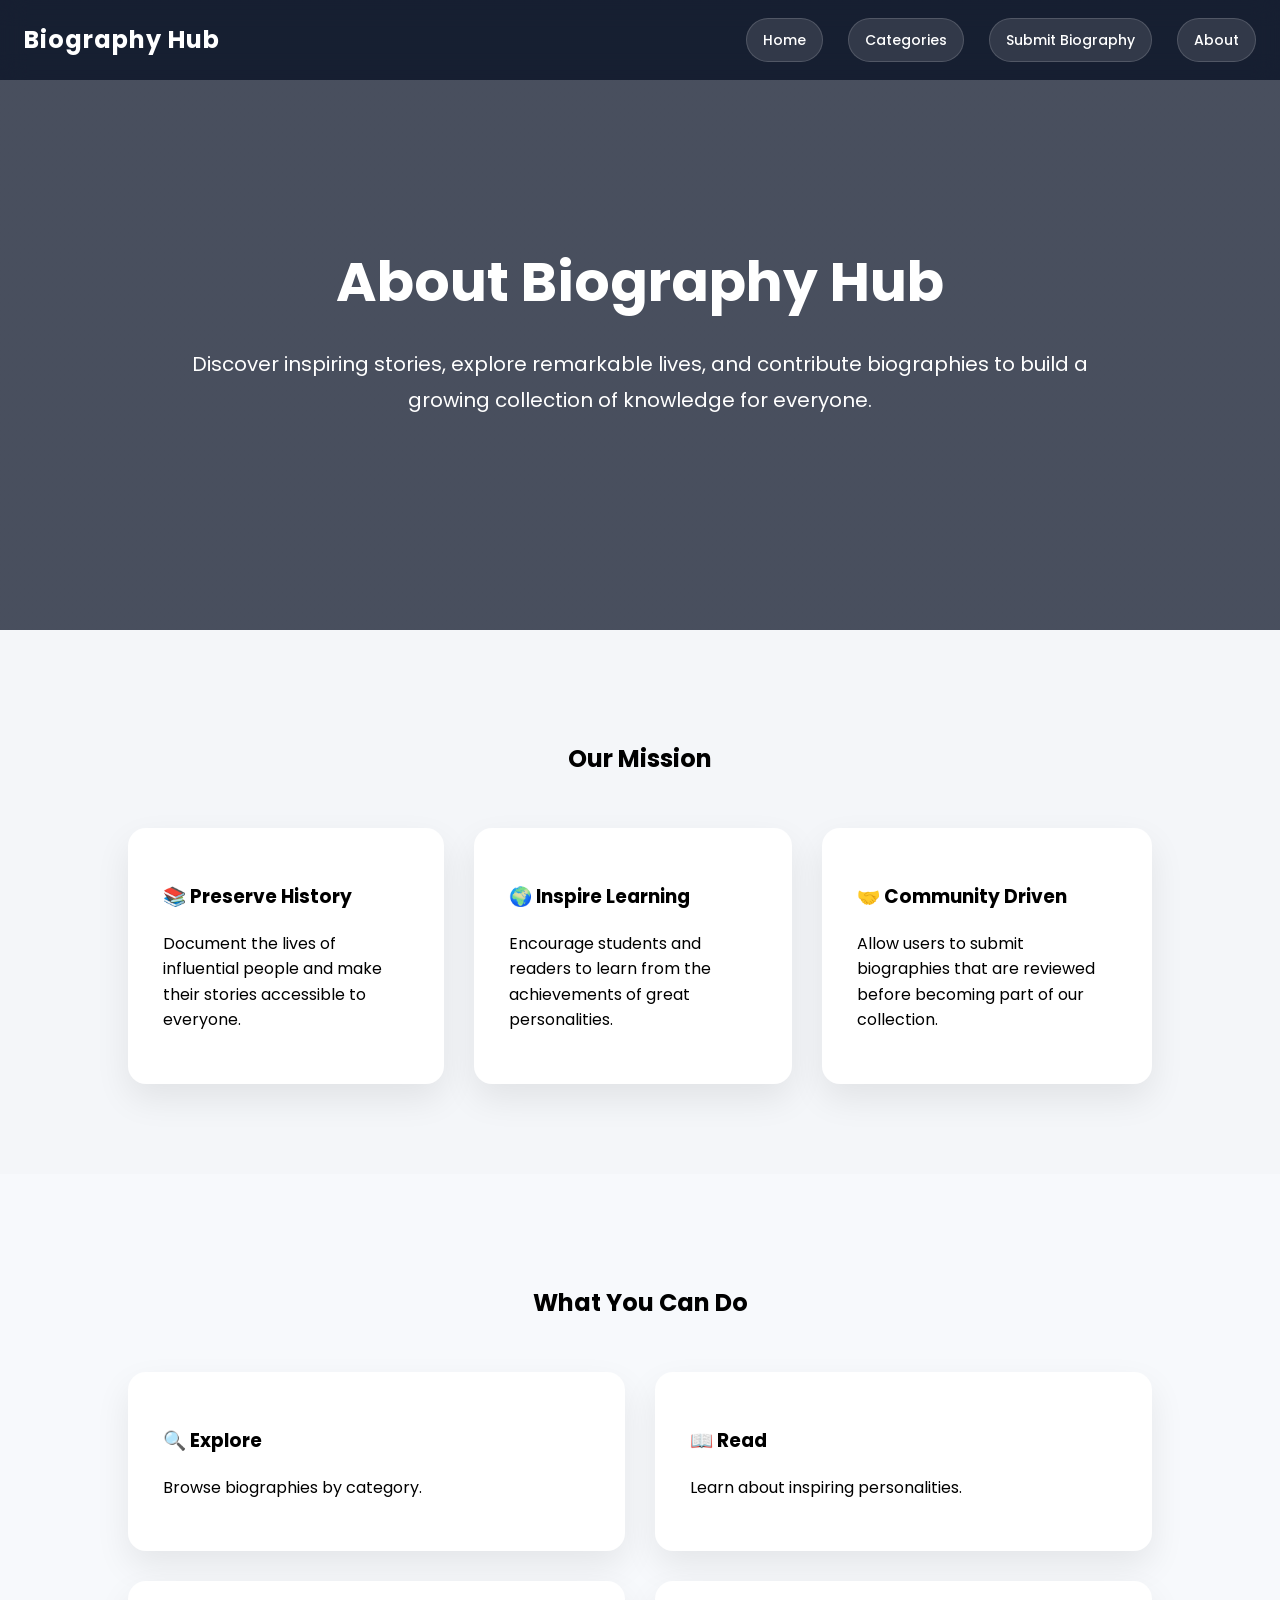
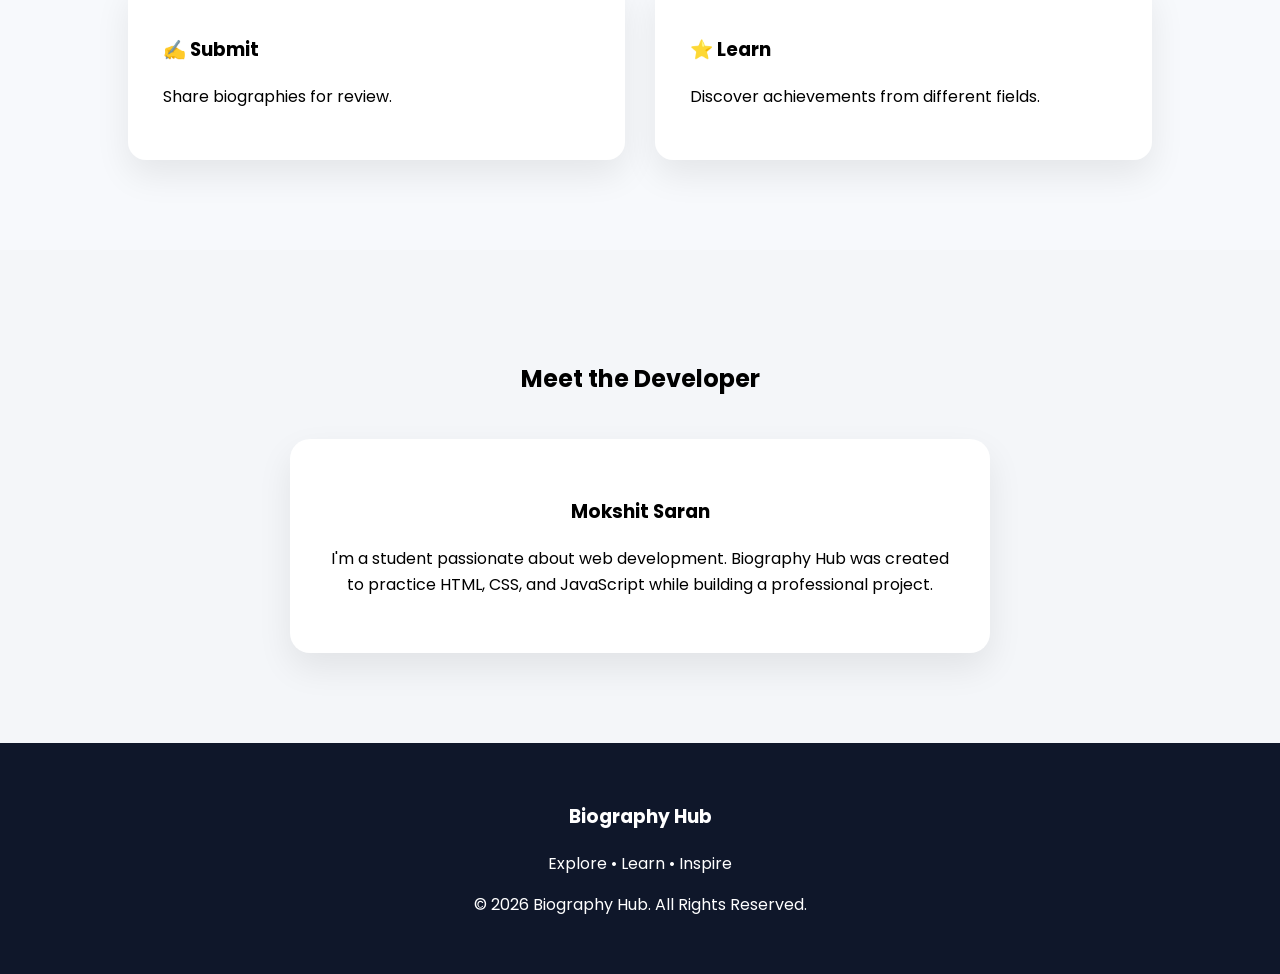
==== about.html @ da991ab0 "mobile responsive" ====
<!DOCTYPE html>
<html lang="en">

<head>
    <meta charset="UTF-8">
    <meta name="viewport" content="width=device-width, initial-scale=1.0">
    <title>About | Biography Hub</title>

    <link rel="stylesheet" href="styles.css">
    

    <!-- Google Font -->
    <link href="https://fonts.googleapis.com/css2?family=Poppins:wght@300;400;500;600;700&display=swap" rel="stylesheet">
</head>

<body>

<header>

    <div class="logo">
        Biography Hub
    </div>

    <input type="checkbox" id="menu-toggle" class="menu-toggle-input">
    <label for="menu-toggle" class="menu-toggle" aria-label="Toggle navigation">☰</label>

    <nav class="navbar">
        <a href="index.html" class="nav-btn">Home</a>
        <a href="categories.html" class="nav-btn">Categories</a>
        <a href="submit.html" class="nav-btn">Submit Biography</a>
        <a href="about.html" class="nav-btn ">About</a>
    </nav>

</header>

<!-- HERO -->

<section class="about-hero">

    <div class="hero-content">

        <h1>About Biography Hub</h1>

        <p>
            Discover inspiring stories, explore remarkable lives,
            and contribute biographies to build a growing collection
            of knowledge for everyone.
        </p>

    </div>

</section>

<!-- MISSION -->

<section class="mission">

    <h2>Our Mission</h2>

    <div class="mission-container">

        <div class="mission-card">

            <h3>📚 Preserve History</h3>

            <p>
                Document the lives of influential people
                and make their stories accessible to everyone.
            </p>

        </div>

        <div class="mission-card">

            <h3>🌍 Inspire Learning</h3>

            <p>
                Encourage students and readers to learn
                from the achievements of great personalities.
            </p>

        </div>

        <div class="mission-card">

            <h3>🤝 Community Driven</h3>

            <p>
                Allow users to submit biographies that are reviewed
                before becoming part of our collection.
            </p>

        </div>

    </div>

</section>

<!-- FEATURES -->

<section class="features">

    <h2>What You Can Do</h2>

    <div class="feature-grid">

        <div class="feature-box">
            <h3>🔍 Explore</h3>
            <p>Browse biographies by category.</p>
        </div>

        <div class="feature-box">
            <h3>📖 Read</h3>
            <p>Learn about inspiring personalities.</p>
        </div>

        <div class="feature-box">
            <h3>✍ Submit</h3>
            <p>Share biographies for review.</p>
        </div>

        <div class="feature-box">
            <h3>⭐ Learn</h3>
            <p>Discover achievements from different fields.</p>
        </div>

    </div>

</section>

<!-- DEVELOPER -->

<section class="developer">

    <h2>Meet the Developer</h2>

    <div class="developer-card">

        <h3>Mokshit Saran</h3>

        <p>
            I'm a student passionate about web development.
            Biography Hub was created to practice HTML, CSS,
            and JavaScript while building a professional project.
        </p>

    </div>

</section>

<!-- FOOTER -->

<footer>

    <h3>Biography Hub</h3>

    <p>
        Explore • Learn • Inspire
    </p>

    <p>
        © 2026 Biography Hub. All Rights Reserved.
    </p>

</footer>

</body>
</html>
---- styles.css ----
* {
  box-sizing: border-box;
}

body {
  margin: 0;
  font-family: 'Poppins', sans-serif;
  background: #f4f6f9;
  overflow-x: hidden;
  line-height: 1.6;
}

/* HOME BACKGROUND IMAGE */
.home-bg {
  background: url("https://images.unsplash.com/photo-1522202176988-66273c2fd55f") no-repeat center center/cover;
  height: 100vh;
  color: white;
}

/* HEADER */
/* HEADER */
header{
    position: fixed;
    top: 0;
    left: 0;
    width: 100%;
    padding: 18px 24px;
    display: flex;
    justify-content: space-between;
    align-items: center;
    gap: 12px;
    flex-wrap: wrap;
    background: rgba(15,23,42,0.85);
    backdrop-filter: blur(12px);
    box-sizing: border-box;
    z-index: 1000;
}

/* LOGO */
.logo{
    color: white;
    font-size: 24px;
    font-weight: 700;
    letter-spacing: 1px;
}

/* NAVBAR */
.navbar{
    display: flex;
    gap: 10px;
    flex-wrap: wrap;
    justify-content: flex-end;
}

.menu-toggle {
    display: none;
    color: white;
    font-size: 28px;
    cursor: pointer;
    border: 1px solid rgba(255,255,255,0.2);
    border-radius: 8px;
    padding: 4px 10px;
    line-height: 1;
}

.menu-toggle-input {
    display: none;
}

/* NAVIGATION BUTTONS */
.nav-btn{
    text-decoration: none;
    color: white;
    background: rgba(255,255,255,0.12);
    padding: 10px 16px;
    border-radius: 40px;
    font-size: 14px;
    font-weight: 500;
    transition: 0.3s ease;
    border: 1px solid rgba(255,255,255,0.15);
    white-space: nowrap;
}

/* HOVER EFFECT */
.nav-btn:hover{
    background: white;
    color: #111827;
    transform: translateY(-3px);
    box-shadow: 0 10px 25px rgba(255,255,255,0.25);
}

/* ACTIVE PAGE */
.nav-btn.active{
    background: #2563eb;
    color: white;
}

header nav a {
  color: white;
  margin-left: 15px;
  text-decoration: none;
}

/* HERO */
.hero {
  text-align: center;
  min-height: 100vh;
  display: flex;
  flex-direction: column;
  justify-content: center;
  align-items: center;
  padding: 120px 20px 40px;
}

.hero h1 {
  font-size: clamp(2rem, 4.5vw, 3.2rem);
  font-weight: 700;
  letter-spacing: 1px;
  margin-bottom: 12px;
}

.hero p {
  font-size: clamp(1rem, 2.2vw, 1.125rem);
  font-weight: 300;
  opacity: 0.9;
  max-width: 700px;
  margin: 0 auto;
}

.btn {
  display: inline-block;
  margin-top: 20px;
  padding: 12px 24px;
  background: white;
  color: black;
  text-decoration: none;
  border-radius: 5px;
}

/* SECTIONS */
.section {
  padding: 60px 20px;
  text-align: center;
}

/* CARDS */
.cards {
  display: flex;
  flex-wrap: wrap;
  justify-content: center;
  gap: 20px;
}

.card {
  background: white;
  padding: 20px;
  width: min(220px, 100%);
  border-radius: 10px;
  box-shadow: 0 0 10px rgba(0,0,0,0.1);
}

/* FORM */
form {
  display: flex;
  flex-direction: column;
  width: min(100%, 420px);
  margin: auto;
  gap: 10px;
}

input, select, textarea {
  padding: 10px;
  border: 1px solid #ccc;
  width: 100%;
  font-size: 16px;
}

button {
  padding: 10px;
  background: black;
  color: white;
  border: none;
}
/* ========================= */
/* ABOUT PAGE */
/* ========================= */

.about-hero{
    height:70vh;
    background:linear-gradient(rgba(15,23,42,.75),
    rgba(15,23,42,.75)),
    url("images/about-bg.jpg");
    background-size:cover;
    background-position:center;

    display:flex;
    justify-content:center;
    align-items:center;
    text-align:center;

    color:white;
}

.hero-content{
    width:70%;
}

.hero-content h1{

    font-size:55px;
    margin-bottom:20px;
}

.hero-content p{

    font-size:20px;
    line-height:1.8;
}

.mission{

    padding:90px 10%;
}

.mission h2{

    text-align:center;
    margin-bottom:50px;
}

.mission-container{

    display:flex;
    gap:30px;
}

.mission-card{

    background:white;
    padding:35px;
    border-radius:18px;

    box-shadow:0 15px 35px rgba(0,0,0,.08);

    transition:.3s;
}

.mission-card:hover{

    transform:translateY(-10px);
}

.features{

    padding:90px 10%;
    background:#f7f9fc;
}

.features h2{

    text-align:center;
    margin-bottom:50px;
}

.feature-grid{

    display:grid;
    grid-template-columns:repeat(2,1fr);
    gap:30px;
}

.feature-box{

    background:white;

    padding:35px;

    border-radius:18px;

    box-shadow:0 15px 35px rgba(0,0,0,.08);

    transition:.3s;
}

.feature-box:hover{

    transform:scale(1.03);
}

.developer{

    padding:90px 10%;
}

.developer h2{

    text-align:center;
}

.developer-card{

    width:700px;

    margin:auto;

    margin-top:40px;

    background:white;

    padding:40px;

    border-radius:20px;

    box-shadow:0 15px 35px rgba(0,0,0,.08);

    text-align:center;
}

footer{

    background:#0f172a;

    color:white;

    text-align:center;

    padding:40px;
}
.submit-hero{
    height:60vh;
    display:flex;
    justify-content:center;
    align-items:center;
    text-align:center;
    color:white;
    background:linear-gradient(rgba(15,23,42,.75),
    rgba(15,23,42,.75)),
    url("images/submit-bg.jpg");
    background-size:cover;
    background-position:center;
}

.guidelines,
.submit-form-section,
.process,
.faq{
    padding:90px 10%;
}

.guide-grid{
    display:grid;
    grid-template-columns:repeat(2,1fr);
    gap:25px;
    margin-top:40px;
}

.guide-card,
.faq-box{
    background:white;
    padding:30px;
    border-radius:18px;
    box-shadow:0 12px 30px rgba(0,0,0,.08);
}

.submit-form-section form{
    max-width:700px;
    margin:auto;
    display:flex;
    flex-direction:column;
    gap:20px;
}

.submit-form-section input,
.submit-form-section select,
.submit-form-section textarea{
    padding:16px;
    border-radius:12px;
    border:1px solid #ccc;
    font-size:16px;
}

.submit-form-section button{
    padding:16px;
    border:none;
    border-radius:12px;
    background:#2563eb;
    color:white;
    font-size:18px;
    cursor:pointer;
}

.submit-form-section button:hover{
    background:#1d4ed8;
}

.process-container{
    display:flex;
    justify-content:space-around;
    margin-top:50px;
    flex-wrap:wrap;
}

.step{
    width:180px;
    padding:30px;
    background:white;
    text-align:center;
    border-radius:18px;
    box-shadow:0 12px 30px rgba(0,0,0,.08);
    font-weight:600;
}
/* ==========================
   CATEGORIES PAGE
========================== */

.category-hero{

    height:60vh;

    display:flex;

    justify-content:center;

    align-items:center;

    text-align:center;

    color:white;

    background:
    linear-gradient(rgba(15,23,42,.75),
    rgba(15,23,42,.75)),
    url("images/category-bg.jpg");

    background-size:cover;
    background-position:center;
}


#searchBox{

    width:60%;

    padding:18px;

    border-radius:50px;

    border:1px solid #ccc;

    font-size:18px;
}

.categories-section{

    padding:60px 10%;
}

.categories-section h2{

    text-align:center;

    margin-bottom:40px;
}

.category-grid{

    display:grid;

    grid-template-columns:repeat(auto-fit,minmax(250px,1fr));

    gap:30px;
}

.category-card{
    background:white;
    padding:40px;
    border-radius:20px;
    text-align:center;
    box-shadow:0 10px 30px rgba(0,0,0,.08);
    transition:0.3s;
    cursor:pointer;

    text-decoration:none;
    color:#1e293b;

    display:block;
}

.category-card:hover{
    transform:translateY(-10px);
    background:#2563eb;
    color:white;
}

.category-card span{
    font-size:50px;
    display:block;
}

.category-card h3{
    margin:15px 0 10px;
}

.category-card p{
    font-size:15px;
    line-height:1.6;
}

/*==========================
SCIENTISTS PAGE
===========================*/

.category-hero{

height:60vh;

background:
linear-gradient(rgba(15,23,42,.75),
rgba(15,23,42,.75)),
url("images/scientists-bg.jpg");

background-size:cover;
background-position:center;

display:flex;
justify-content:center;
align-items:center;
text-align:center;

color:white;

}

.search-section{

padding:50px 10%;
text-align:center;

}

#searchInput{

width:60%;
padding:18px;

border-radius:50px;

border:1px solid #ccc;

font-size:18px;

}

.biography-section{

padding:80px 10%;

display:flex;

flex-direction:column;

gap:40px;

}

.bio-card{

display:flex;

gap:30px;

background:white;

padding:30px;

border-radius:20px;

box-shadow:0 10px 30px rgba(0,0,0,.08);

transition:.3s;

}

.bio-card:hover{

transform:translateY(-8px);

}

.bio-card img{

width:280px;

height:320px;

object-fit:cover;

border-radius:15px;

}

.bio-content{

flex:1;

}

.bio-content h2{

margin-bottom:15px;

color:#2563eb;

}

.bio-content p{

margin:10px 0;

line-height:1.8;

}

.bio-content ul{

margin-top:10px;

padding-left:20px;

}

.bio-content li{

margin:8px 0;

}

@media (max-width: 900px) {
  .mission-container {
    flex-direction: column;
  }

  .feature-grid,
  .guide-grid {
    grid-template-columns: 1fr;
  }

  .developer-card {
    width: 100%;
  }
}

@media (max-width: 768px) {
  header {
    padding: 14px 16px;
  }

  .logo {
    width: 100%;
    text-align: center;
  }

  .menu-toggle {
    display: inline-flex;
    align-items: center;
    justify-content: center;
  }

  .navbar {
    display: none;
    width: 100%;
    flex-direction: column;
    align-items: stretch;
    gap: 8px;
    margin-top: 8px;
    padding-top: 8px;
    border-top: 1px solid rgba(255,255,255,0.15);
  }

  .menu-toggle-input:checked + .navbar {
    display: flex;
  }

  .nav-btn {
    width: 100%;
    text-align: center;
  }

  .hero {
    padding: 140px 16px 40px;
  }

  .section,
  .mission,
  .features,
  .developer,
  .guidelines,
  .submit-form-section,
  .process,
  .faq,
  .categories-section,
  .search-section,
  .biography-section {
    padding: 50px 16px;
  }

  .bio-card {
    flex-direction: column;
  }

  .bio-card img {
    width: 100%;
    height: 320px;
  }

  #searchInput,
  #searchBox {
    width: 100%;
  }
}

@media (max-width: 480px) {
  .hero h1 {
    font-size: 2rem;
  }

  .hero p {
    font-size: 1rem;
  }

  .card,
  .guide-card,
  .faq-box,
  .step,
  .mission-card,
  .feature-box,
  .developer-card,
  .bio-card {
    padding: 20px;
  }

  .submit-form-section input,
  .submit-form-section select,
  .submit-form-section textarea {
    padding: 14px;
    font-size: 15px;
  }
}
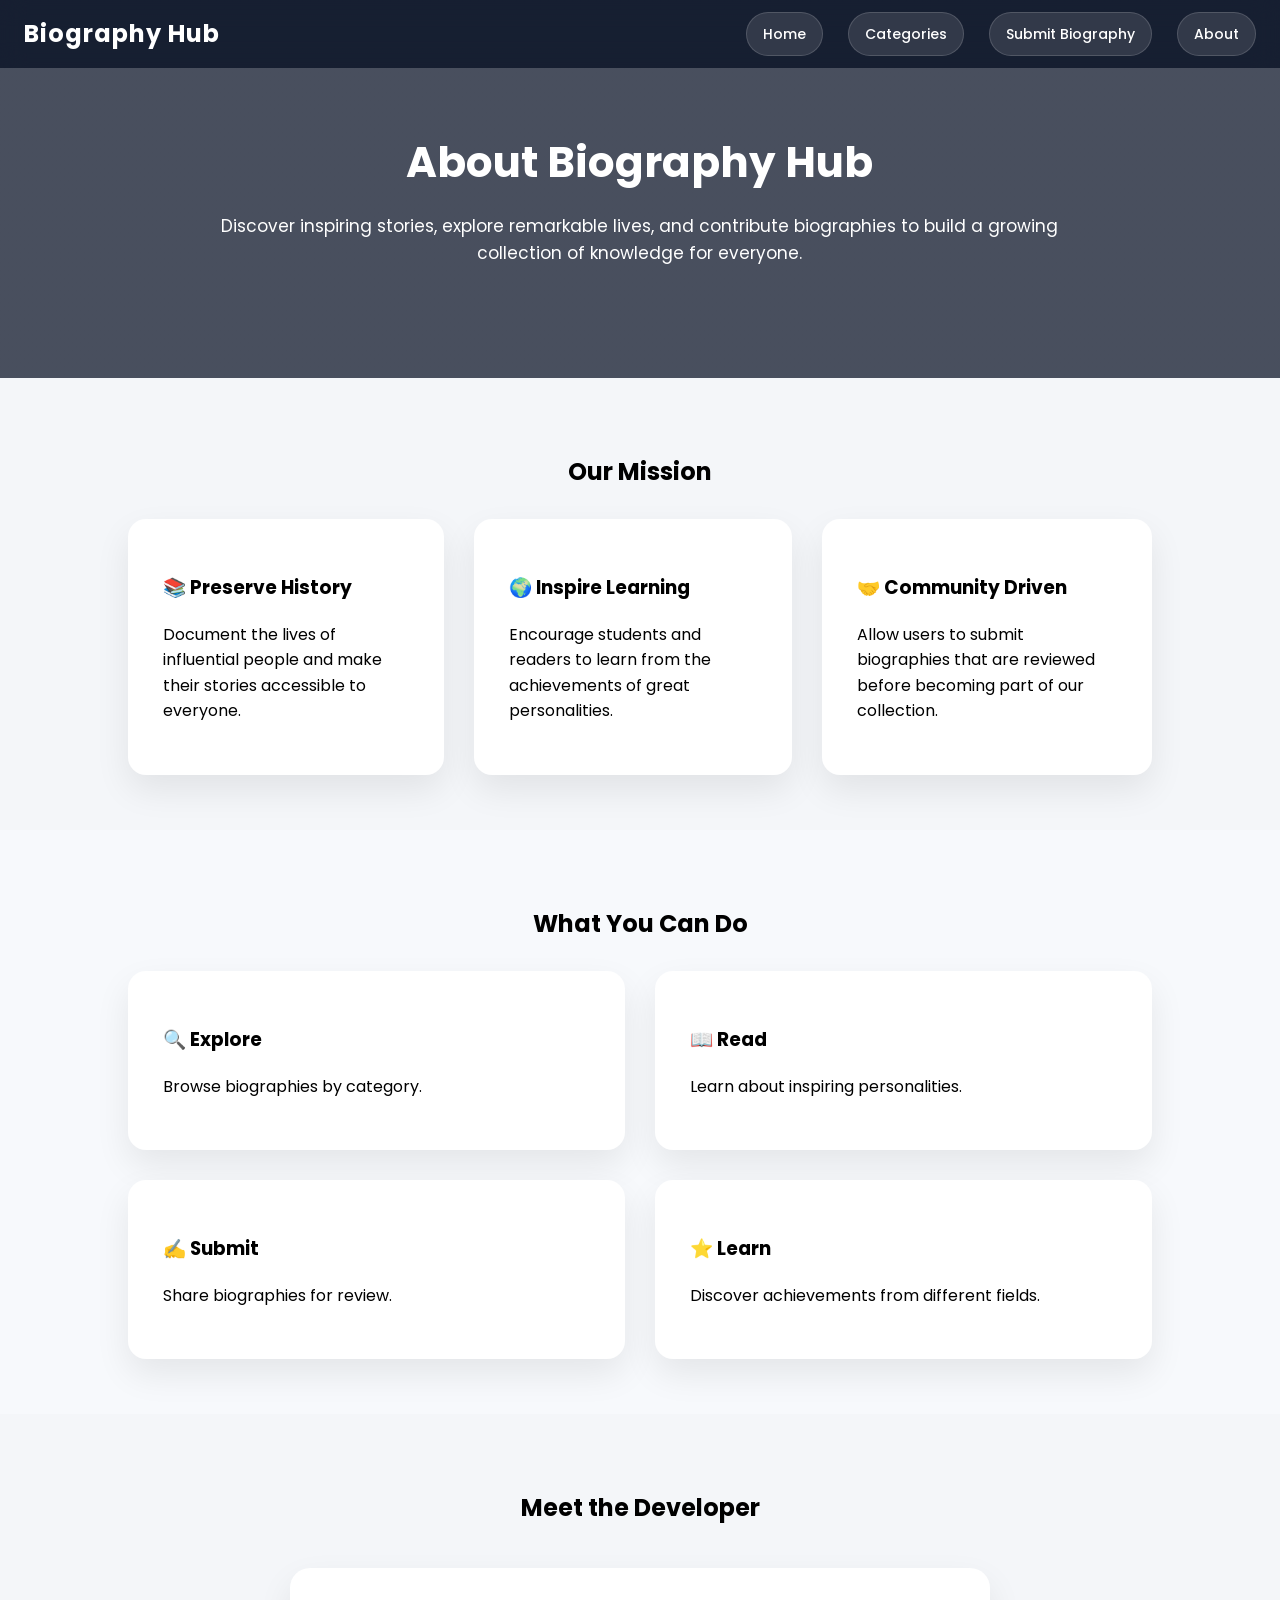
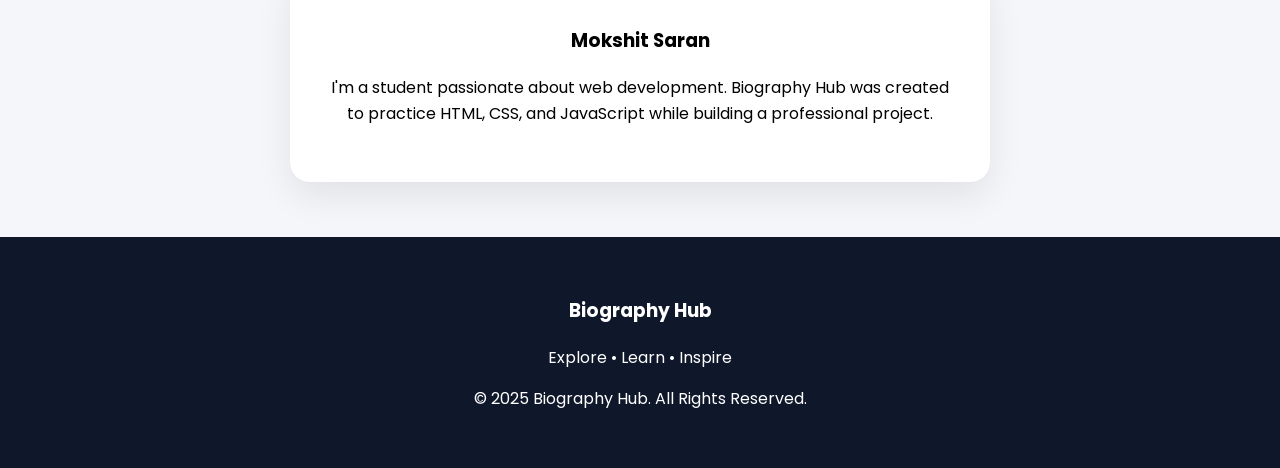
==== commit 97346a46: "modified" ====
--- a/about.html
+++ b/about.html
@@ -159,7 +159,7 @@
     </p>
 
     <p>
-        © 2026 Biography Hub. All Rights Reserved.
+        © 2025 Biography Hub. All Rights Reserved.
     </p>
 
 </footer>
--- a/styles.css
+++ b/styles.css
@@ -24,11 +24,11 @@
     top: 0;
     left: 0;
     width: 100%;
-    padding: 18px 24px;
+    padding: 12px 24px;
     display: flex;
     justify-content: space-between;
     align-items: center;
-    gap: 12px;
+    gap: 10px;
     flex-wrap: wrap;
     background: rgba(15,23,42,0.85);
     backdrop-filter: blur(12px);
@@ -185,47 +185,52 @@
 /* ABOUT PAGE */
 /* ========================= */
 
+.about-hero,
+.submit-hero,
+.categories-page-hero{
+    height:42vh;
+    min-height:260px;
+    padding:24px 20px;
+    display:flex;
+    justify-content:center;
+    align-items:center;
+    text-align:center;
+    color:white;
+    background-size:cover;
+    background-position:center;
+}
+
 .about-hero{
-    height:70vh;
     background:linear-gradient(rgba(15,23,42,.75),
     rgba(15,23,42,.75)),
     url("images/about-bg.jpg");
-    background-size:cover;
-    background-position:center;
-
-    display:flex;
-    justify-content:center;
-    align-items:center;
-    text-align:center;
-
-    color:white;
 }
 
 .hero-content{
-    width:70%;
+    width:72%;
 }
 
 .hero-content h1{
 
-    font-size:55px;
-    margin-bottom:20px;
+    font-size:42px;
+    margin-bottom:8px;
 }
 
 .hero-content p{
 
-    font-size:20px;
-    line-height:1.8;
+    font-size:17px;
+    line-height:1.6;
 }
 
 .mission{
 
-    padding:90px 10%;
+    padding:55px 10%;
 }
 
 .mission h2{
 
     text-align:center;
-    margin-bottom:50px;
+    margin-bottom:28px;
 }
 
 .mission-container{
@@ -252,14 +257,14 @@
 
 .features{
 
-    padding:90px 10%;
+    padding:55px 10%;
     background:#f7f9fc;
 }
 
 .features h2{
 
     text-align:center;
-    margin-bottom:50px;
+    margin-bottom:28px;
 }
 
 .feature-grid{
@@ -289,7 +294,7 @@
 
 .developer{
 
-    padding:90px 10%;
+    padding:55px 10%;
 }
 
 .developer h2{
@@ -327,17 +332,9 @@
     padding:40px;
 }
 .submit-hero{
-    height:60vh;
-    display:flex;
-    justify-content:center;
-    align-items:center;
-    text-align:center;
-    color:white;
     background:linear-gradient(rgba(15,23,42,.75),
     rgba(15,23,42,.75)),
     url("images/submit-bg.jpg");
-    background-size:cover;
-    background-position:center;
 }
 
 .guidelines,
@@ -413,27 +410,11 @@
    CATEGORIES PAGE
 ========================== */
 
-.category-hero{
-
-    height:60vh;
-
-    display:flex;
-
-    justify-content:center;
-
-    align-items:center;
-
-    text-align:center;
-
-    color:white;
-
+.categories-page-hero{
     background:
     linear-gradient(rgba(15,23,42,.75),
     rgba(15,23,42,.75)),
     url("images/category-bg.jpg");
-
-    background-size:cover;
-    background-position:center;
 }
 
 
@@ -652,18 +633,25 @@
 
 @media (max-width: 768px) {
   header {
+    position: sticky;
+    top: 0;
     padding: 14px 16px;
+    display: flex;
+    align-items: center;
+    justify-content: space-between;
   }
 
   .logo {
-    width: 100%;
-    text-align: center;
+    width: auto;
+    text-align: left;
+    flex: 1;
   }
 
   .menu-toggle {
     display: inline-flex;
     align-items: center;
     justify-content: center;
+    margin-left: 8px;
   }
 
   .navbar {
@@ -677,7 +665,7 @@
     border-top: 1px solid rgba(255,255,255,0.15);
   }
 
-  .menu-toggle-input:checked + .navbar {
+  .menu-toggle-input:checked ~ .navbar {
     display: flex;
   }
 
@@ -687,7 +675,19 @@
   }
 
   .hero {
-    padding: 140px 16px 40px;
+    padding: 40px 16px 40px;
+    min-height: auto;
+  }
+
+  .home-bg {
+    height: auto;
+    min-height: 100vh;
+  }
+
+  .about-hero {
+    height: auto;
+    min-height: 60vh;
+    padding: 40px 16px;
   }
 
   .section,
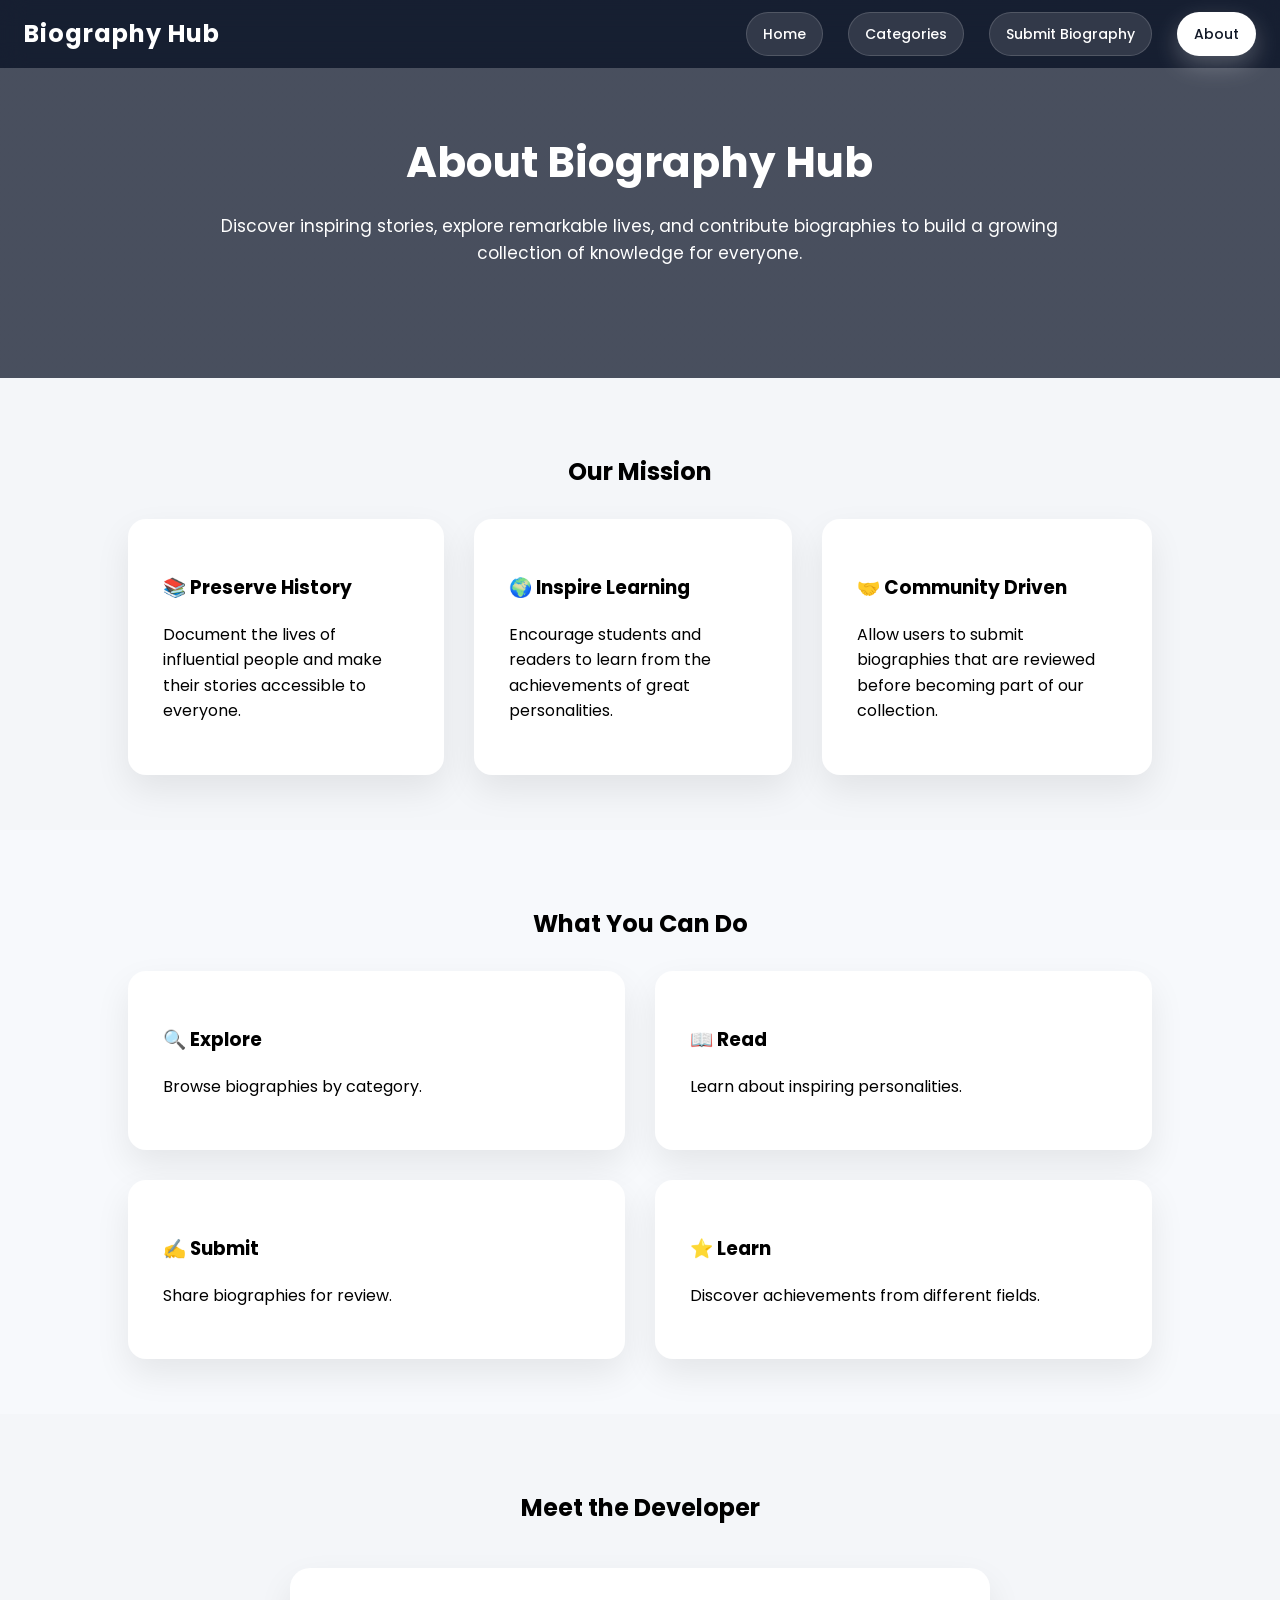
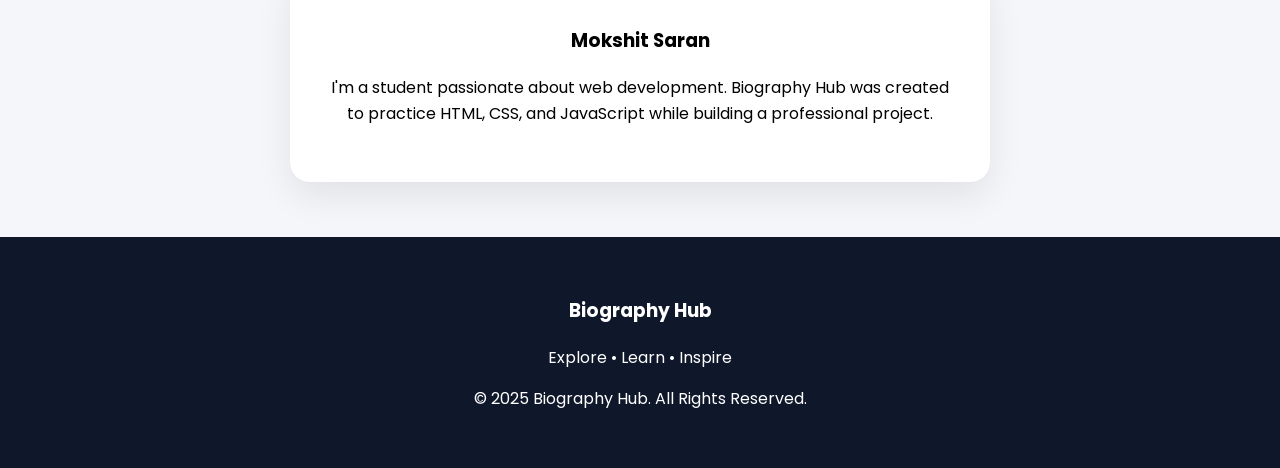
==== commit e409856a: "improved UI" ====
--- a/about.html
+++ b/about.html
@@ -163,6 +163,6 @@
     </p>
 
 </footer>
-
+<script src="script.js"></script>
 </body>
 </html>
--- a/styles.css
+++ b/styles.css
@@ -44,6 +44,10 @@
     letter-spacing: 1px;
 }
 
+.logo span {
+    color: #8b5cf6;
+}
+
 /* NAVBAR */
 .navbar{
     display: flex;
@@ -90,9 +94,11 @@
 }
 
 /* ACTIVE PAGE */
-.nav-btn.active{
-    background: #2563eb;
-    color: white;
+.nav-btn.active,
+.nav-btn[aria-current="page"] {
+    background: white;
+    color: #111827;
+    box-shadow: 0 10px 25px rgba(255,255,255,0.25);
 }
 
 header nav a {
@@ -103,6 +109,7 @@
 
 /* HERO */
 .hero {
+  position: relative;
   text-align: center;
   min-height: 100vh;
   display: flex;
@@ -112,17 +119,44 @@
   padding: 120px 20px 40px;
 }
 
+.hero::before {
+  content: "";
+  position: absolute;
+  inset: 0;
+  background: rgba(0, 0, 0, 0.45);
+}
+
+.hero > * {
+  position: relative;
+  z-index: 1;
+}
+
 .hero h1 {
   font-size: clamp(2rem, 4.5vw, 3.2rem);
   font-weight: 700;
   letter-spacing: 1px;
   margin-bottom: 12px;
+  min-height: 3.2rem;
+  color: #8b5cf6;
+}
+
+.typing-cursor {
+  display: inline-block;
+  color: #8b5cf6;
+  margin-left: 4px;
+  animation: blink 0.7s infinite;
+}
+
+@keyframes blink {
+  0%, 100% { opacity: 1; }
+  50% { opacity: 0; }
 }
 
 .hero p {
   font-size: clamp(1rem, 2.2vw, 1.125rem);
   font-weight: 300;
-  opacity: 0.9;
+  color: #E0F7FA;
+  text-shadow: 2px 2px 6px rgba(0,0,0,0.5);
   max-width: 700px;
   margin: 0 auto;
 }
@@ -135,6 +169,12 @@
   color: black;
   text-decoration: none;
   border-radius: 5px;
+  transition: transform 0.3s ease, box-shadow 0.3s ease;
+}
+
+.btn:hover {
+  transform: translateY(-6px);
+  box-shadow: 0 10px 20px rgba(0, 0, 0, 0.2);
 }
 
 /* SECTIONS */
